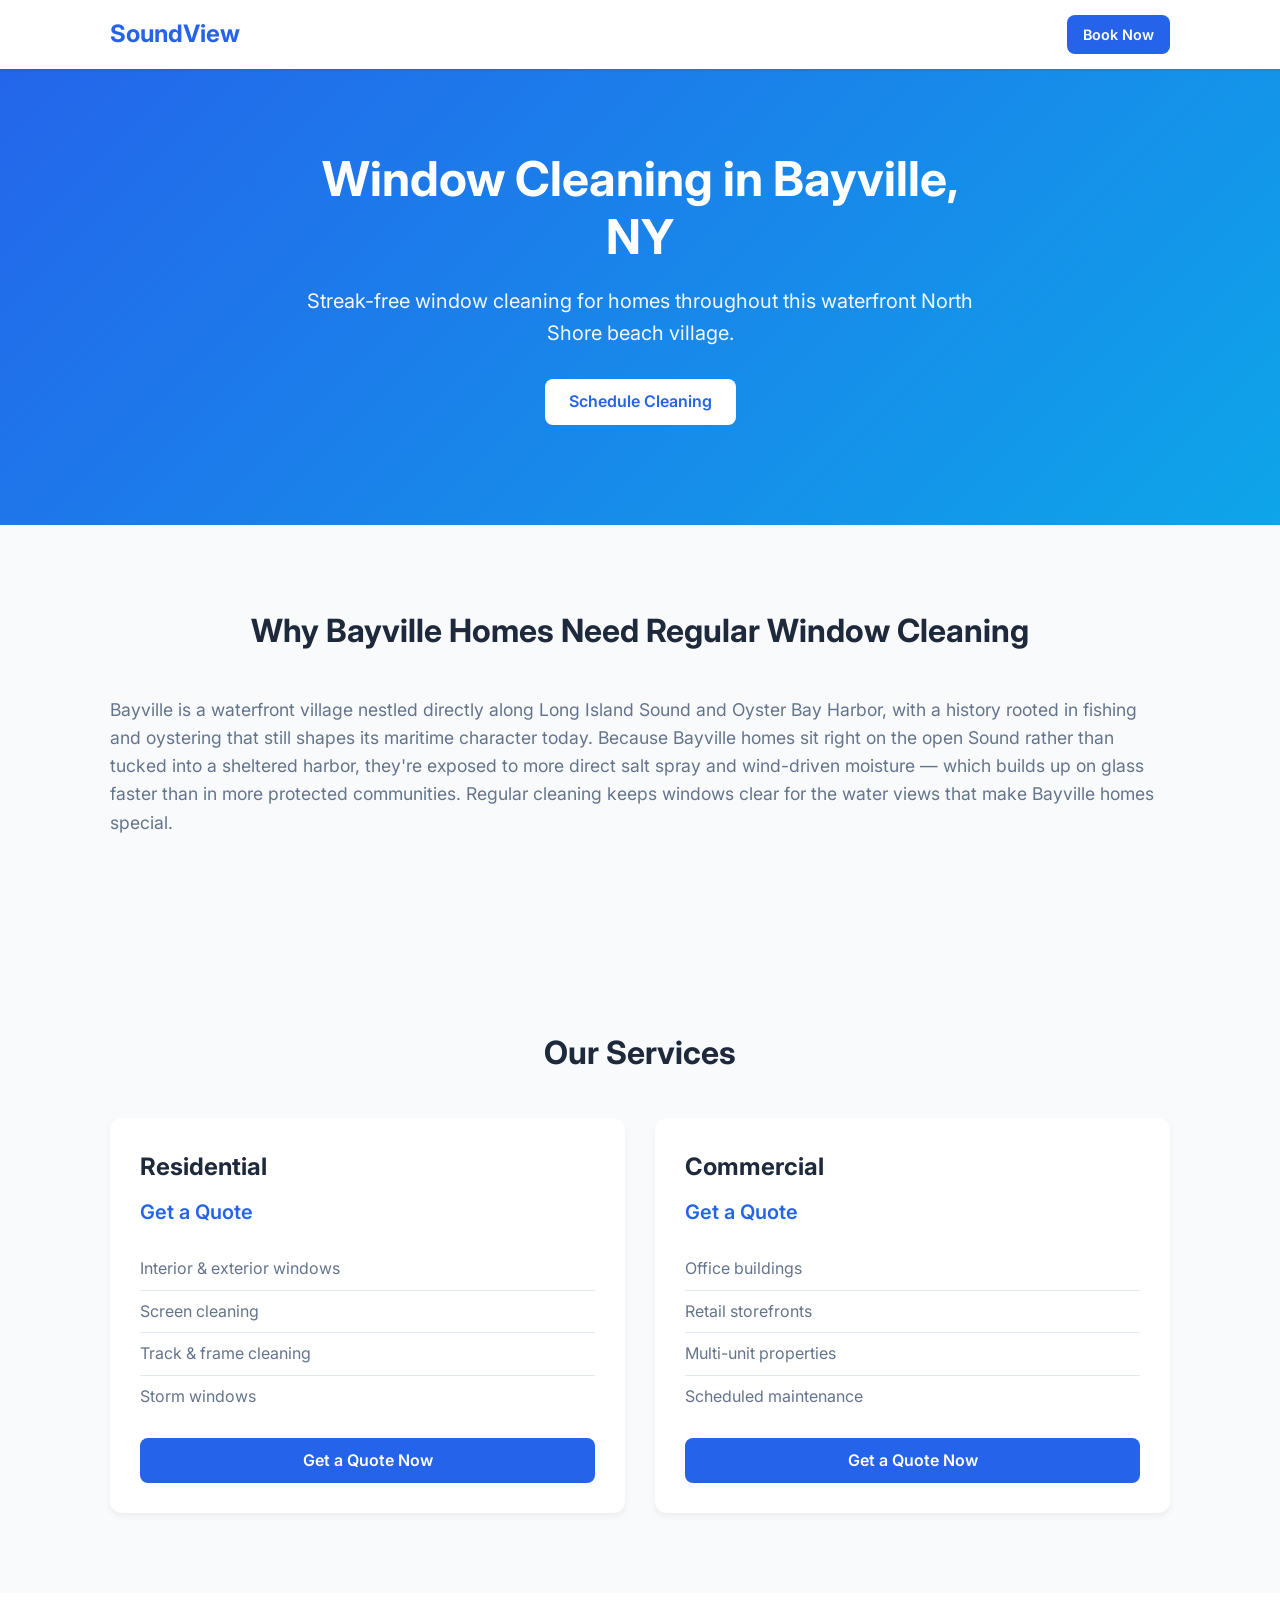
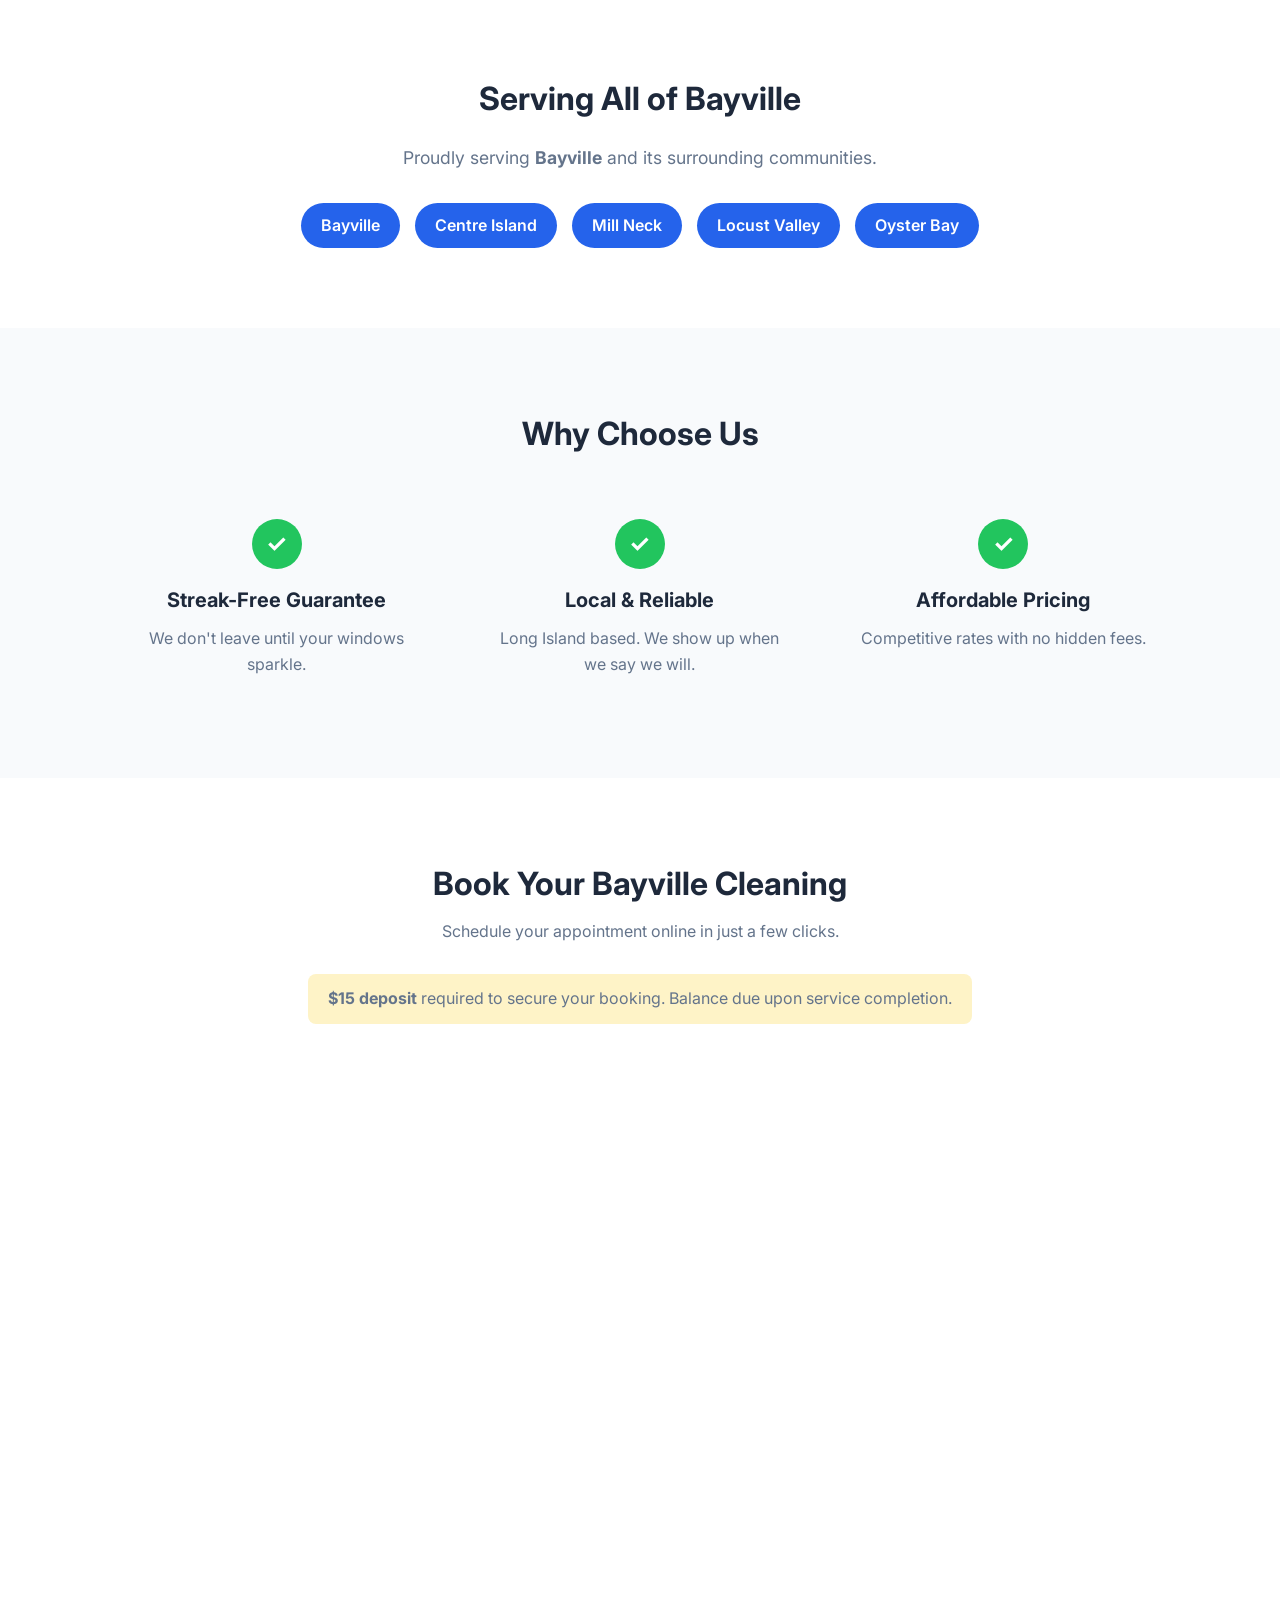
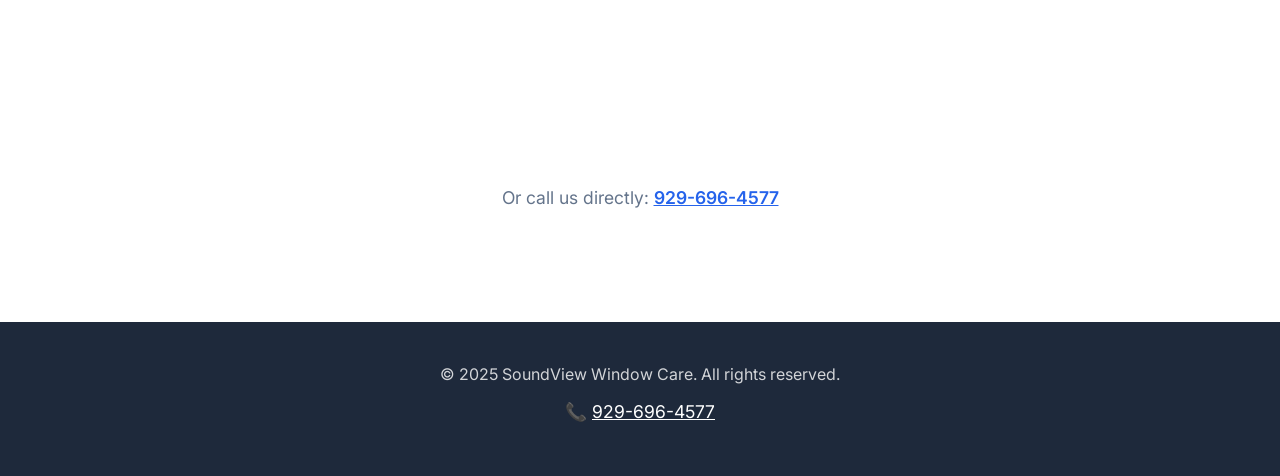
==== bayville-window-cleaning.html @ 9335b50e "Add Bayville, NY town landing page Grounded in verified detail: waterfront village directly on LI So" ====
<!DOCTYPE html>
<html lang="en">
<head>
    <meta charset="UTF-8">
    <meta name="viewport" content="width=device-width, initial-scale=1.0">
    <title>Window Cleaning in Bayville, NY | SoundView Window Care</title>
    <meta name="description" content="Professional window cleaning for Bayville, NY homes. Streak-free results for this waterfront North Shore beach village. Book online today!">
    <link rel="stylesheet" href="styles.css">
    <link rel="preconnect" href="https://fonts.googleapis.com">
    <link rel="preconnect" href="https://fonts.gstatic.com" crossorigin>
    <link href="https://fonts.googleapis.com/css2?family=Inter:wght@400;600;700&display=swap" rel="stylesheet">
</head>
<body>
    <header>
        <nav>
            <div class="logo">SoundView</div>
            <a href="#book" class="btn btn-small">Book Now</a>
        </nav>
    </header>

    <section class="hero">
        <div class="hero-content">
            <h1>Window Cleaning in Bayville, NY</h1>
            <p>Streak-free window cleaning for homes throughout this waterfront North Shore beach village.</p>
            <a href="#book" class="btn btn-primary">Schedule Cleaning</a>
        </div>
    </section>

    <section class="services">
        <div class="container">
            <h2>Why Bayville Homes Need Regular Window Cleaning</h2>
            <p class="area-text">Bayville is a waterfront village nestled directly along Long Island Sound and Oyster Bay Harbor, with a history rooted in fishing and oystering that still shapes its maritime character today. Because Bayville homes sit right on the open Sound rather than tucked into a sheltered harbor, they're exposed to more direct salt spray and wind-driven moisture — which builds up on glass faster than in more protected communities. Regular cleaning keeps windows clear for the water views that make Bayville homes special.</p>
        </div>
    </section>

    <section class="services">
        <div class="container">
            <h2>Our Services</h2>
            <div class="service-grid">
                <div class="service-card">
                    <h3>Residential</h3>
                    <p class="price">Get a Quote</p>
                    <ul>
                        <li>Interior & exterior windows</li>
                        <li>Screen cleaning</li>
                        <li>Track & frame cleaning</li>
                        <li>Storm windows</li>
                    </ul>
                    <a href="index.html#quote" class="btn btn-primary">Get a Quote Now</a>
                </div>
                <div class="service-card">
                    <h3>Commercial</h3>
                    <p class="price">Get a Quote</p>
                    <ul>
                        <li>Office buildings</li>
                        <li>Retail storefronts</li>
                        <li>Multi-unit properties</li>
                        <li>Scheduled maintenance</li>
                    </ul>
                    <a href="index.html#quote" class="btn btn-primary">Get a Quote Now</a>
                </div>
            </div>
        </div>
    </section>

    <section class="areas">
        <div class="container">
            <h2>Serving All of Bayville</h2>
            <p class="area-text">Proudly serving <strong>Bayville</strong> and its surrounding communities.</p>
            <div class="areas-list">
                <span>Bayville</span>
                <span>Centre Island</span>
                <span>Mill Neck</span>
                <span>Locust Valley</span>
                <span>Oyster Bay</span>
            </div>
        </div>
    </section>

    <section class="why-us">
        <div class="container">
            <h2>Why Choose Us</h2>
            <div class="features">
                <div class="feature">
                    <div class="feature-icon">✓</div>
                    <h3>Streak-Free Guarantee</h3>
                    <p>We don't leave until your windows sparkle.</p>
                </div>
                <div class="feature">
                    <div class="feature-icon">✓</div>
                    <h3>Local & Reliable</h3>
                    <p>Long Island based. We show up when we say we will.</p>
                </div>
                <div class="feature">
                    <div class="feature-icon">✓</div>
                    <h3>Affordable Pricing</h3>
                    <p>Competitive rates with no hidden fees.</p>
                </div>
            </div>
        </div>
    </section>

    <section id="book" class="booking">
        <div class="container">
            <h2>Book Your Bayville Cleaning</h2>
            <p>Schedule your appointment online in just a few clicks.</p>
            <p class="booking-note"><strong>$15 deposit</strong> required to secure your booking. Balance due upon service completion.</p>
            <div class="calendly-embed">
                <!-- Calendly inline widget begin -->
                <div class="calendly-inline-widget" data-url="https://calendly.com/jonclaudferreira/window-cleaning-clone" style="min-width:320px;height:700px;"></div>
                <script type="text/javascript" src="https://assets.calendly.com/assets/external/widget.js" async></script>
                <!-- Calendly inline widget end -->
            </div>
            <p class="alt-booking">Or call us directly: <a href="tel:9296964577">929-696-4577</a></p>
        </div>
    </section>

    <footer>
        <div class="container">
            <p>&copy; 2025 SoundView Window Care. All rights reserved.</p>
            <p class="contact">📞 <a href="tel:9296964577">929-696-4577</a></p>
        </div>
    </footer>
</body>
</html>
---- styles.css ----
* {
    margin: 0;
    padding: 0;
    box-sizing: border-box;
}

:root {
    --primary: #2563eb;
    --primary-dark: #1d4ed8;
    --secondary: #0ea5e9;
    --dark: #1e293b;
    --light: #f8fafc;
    --white: #ffffff;
    --gray: #64748b;
    --success: #22c55e;
}

body {
    font-family: 'Inter', -apple-system, BlinkMacSystemFont, sans-serif;
    line-height: 1.6;
    color: var(--dark);
    background: var(--white);
}

.container {
    max-width: 1100px;
    margin: 0 auto;
    padding: 0 20px;
}

/* Header */
header {
    background: var(--white);
    box-shadow: 0 1px 3px rgba(0,0,0,0.1);
    position: fixed;
    width: 100%;
    top: 0;
    z-index: 100;
}

nav {
    max-width: 1100px;
    margin: 0 auto;
    padding: 15px 20px;
    display: flex;
    justify-content: space-between;
    align-items: center;
}

.logo {
    font-size: 1.5rem;
    font-weight: 700;
    color: var(--primary);
}

.btn {
    display: inline-block;
    padding: 10px 24px;
    border-radius: 8px;
    text-decoration: none;
    font-weight: 600;
    transition: all 0.2s;
    border: none;
    cursor: pointer;
}

.btn-primary {
    background: var(--primary);
    color: var(--white);
}

.btn-primary:hover {
    background: var(--primary-dark);
    transform: translateY(-1px);
}

.btn-small {
    background: var(--primary);
    color: var(--white);
    padding: 8px 16px;
    font-size: 0.9rem;
}

/* Hero */
.hero {
    background: linear-gradient(135deg, var(--primary) 0%, var(--secondary) 100%);
    padding: 150px 20px 100px;
    text-align: center;
    color: var(--white);
}

.hero-content {
    max-width: 700px;
    margin: 0 auto;
}

.hero h1 {
    font-size: 3rem;
    font-weight: 700;
    margin-bottom: 20px;
    line-height: 1.2;
}

.hero p {
    font-size: 1.25rem;
    opacity: 0.95;
    margin-bottom: 30px;
}

.hero .btn-primary {
    background: var(--white);
    color: var(--primary);
}

.hero .btn-primary:hover {
    background: var(--light);
    transform: translateY(-1px);
}

/* Services */
.services {
    padding: 80px 20px;
    background: var(--light);
}

.services h2 {
    text-align: center;
    font-size: 2rem;
    margin-bottom: 40px;
    color: var(--dark);
}

.service-grid {
    display: grid;
    grid-template-columns: repeat(auto-fit, minmax(300px, 1fr));
    gap: 30px;
}

.service-card {
    background: var(--white);
    padding: 30px;
    border-radius: 12px;
    box-shadow: 0 4px 6px rgba(0,0,0,0.05);
}

.service-card h3 {
    font-size: 1.5rem;
    margin-bottom: 10px;
    color: var(--dark);
}

.service-card .price {
    font-size: 1.25rem;
    color: var(--primary);
    font-weight: 600;
    margin-bottom: 20px;
}

.service-card ul {
    list-style: none;
}

.service-card ul li {
    padding: 8px 0;
    border-bottom: 1px solid #e2e8f0;
    color: var(--gray);
}

.service-card ul li:last-child {
    border-bottom: none;
}

.service-card .btn {
    display: block;
    text-align: center;
    margin-top: 20px;
}

/* Areas */
.areas {
    padding: 80px 20px;
    text-align: center;
}

.areas h2 {
    font-size: 2rem;
    margin-bottom: 20px;
}

.area-text {
    font-size: 1.1rem;
    color: var(--gray);
    margin-bottom: 30px;
}

.areas-list {
    display: flex;
    justify-content: center;
    gap: 15px;
    flex-wrap: wrap;
}

.areas-list span {
    background: var(--primary);
    color: var(--white);
    padding: 10px 20px;
    border-radius: 25px;
    font-weight: 600;
}

/* Why Us */
.why-us {
    padding: 80px 20px;
    background: var(--light);
}

.why-us h2 {
    text-align: center;
    font-size: 2rem;
    margin-bottom: 40px;
}

.features {
    display: grid;
    grid-template-columns: repeat(auto-fit, minmax(250px, 1fr));
    gap: 30px;
}

.feature {
    text-align: center;
    padding: 20px;
}

.feature-icon {
    width: 50px;
    height: 50px;
    background: var(--success);
    color: var(--white);
    border-radius: 50%;
    display: flex;
    align-items: center;
    justify-content: center;
    font-size: 1.5rem;
    font-weight: 700;
    margin: 0 auto 15px;
}

.feature h3 {
    font-size: 1.25rem;
    margin-bottom: 10px;
}

.feature p {
    color: var(--gray);
}

/* Booking */
.booking {
    padding: 80px 20px;
    text-align: center;
}

.booking h2 {
    font-size: 2rem;
    margin-bottom: 10px;
}

.booking > .container > p {
    color: var(--gray);
    margin-bottom: 30px;
}

.calendly-embed {
    max-width: 100%;
    margin: 0 auto 30px;
}

.alt-booking {
    font-size: 1.1rem;
}

.alt-booking a {
    color: var(--primary);
    font-weight: 600;
}

/* Quote Section */
.quote {
    padding: 80px 20px;
    background: var(--light);
}

.quote h2 {
    text-align: center;
    font-size: 2rem;
    margin-bottom: 10px;
}

.quote > .container > p {
    text-align: center;
    color: var(--gray);
    margin-bottom: 40px;
}

.quote-form {
    max-width: 500px;
    margin: 0 auto;
    background: var(--white);
    padding: 30px;
    border-radius: 12px;
    box-shadow: 0 4px 6px rgba(0,0,0,0.05);
}

.form-group {
    margin-bottom: 20px;
}

.form-group label {
    display: block;
    font-weight: 600;
    margin-bottom: 8px;
    color: var(--dark);
}

.form-group input,
.form-group select {
    width: 100%;
    padding: 12px;
    border: 1px solid #e2e8f0;
    border-radius: 8px;
    font-size: 1rem;
    font-family: inherit;
}

.form-group input:focus,
.form-group select:focus {
    outline: none;
    border-color: var(--primary);
    box-shadow: 0 0 0 3px rgba(37, 99, 235, 0.1);
}

.quote-form .btn {
    width: 100%;
    padding: 14px;
    font-size: 1.1rem;
    margin-top: 10px;
}

.quote-result {
    margin-top: 30px;
    padding: 20px;
    background: #dcfce7;
    border-radius: 8px;
    text-align: center;
}

.quote-result h3 {
    color: #166534;
    font-size: 1.5rem;
    margin-bottom: 10px;
}

.quote-result p {
    color: #166534;
    margin-bottom: 15px;
}

.booking-note {
    background: #fef3c7;
    color: #92400e;
    padding: 12px 20px;
    border-radius: 8px;
    display: inline-block;
    margin-bottom: 20px;
    font-size: 1rem;
}

/* Footer */
footer {
    background: var(--dark);
    color: var(--white);
    padding: 40px 20px;
    text-align: center;
}

footer p {
    opacity: 0.8;
    margin-bottom: 10px;
}

footer .contact {
    font-size: 1.1rem;
    opacity: 1;
}

footer a {
    color: var(--white);
}

/* Responsive */
@media (max-width: 768px) {
    .hero h1 {
        font-size: 2rem;
    }
    
    .hero p {
        font-size: 1rem;
    }
    
    .service-grid {
        grid-template-columns: 1fr;
    }
}
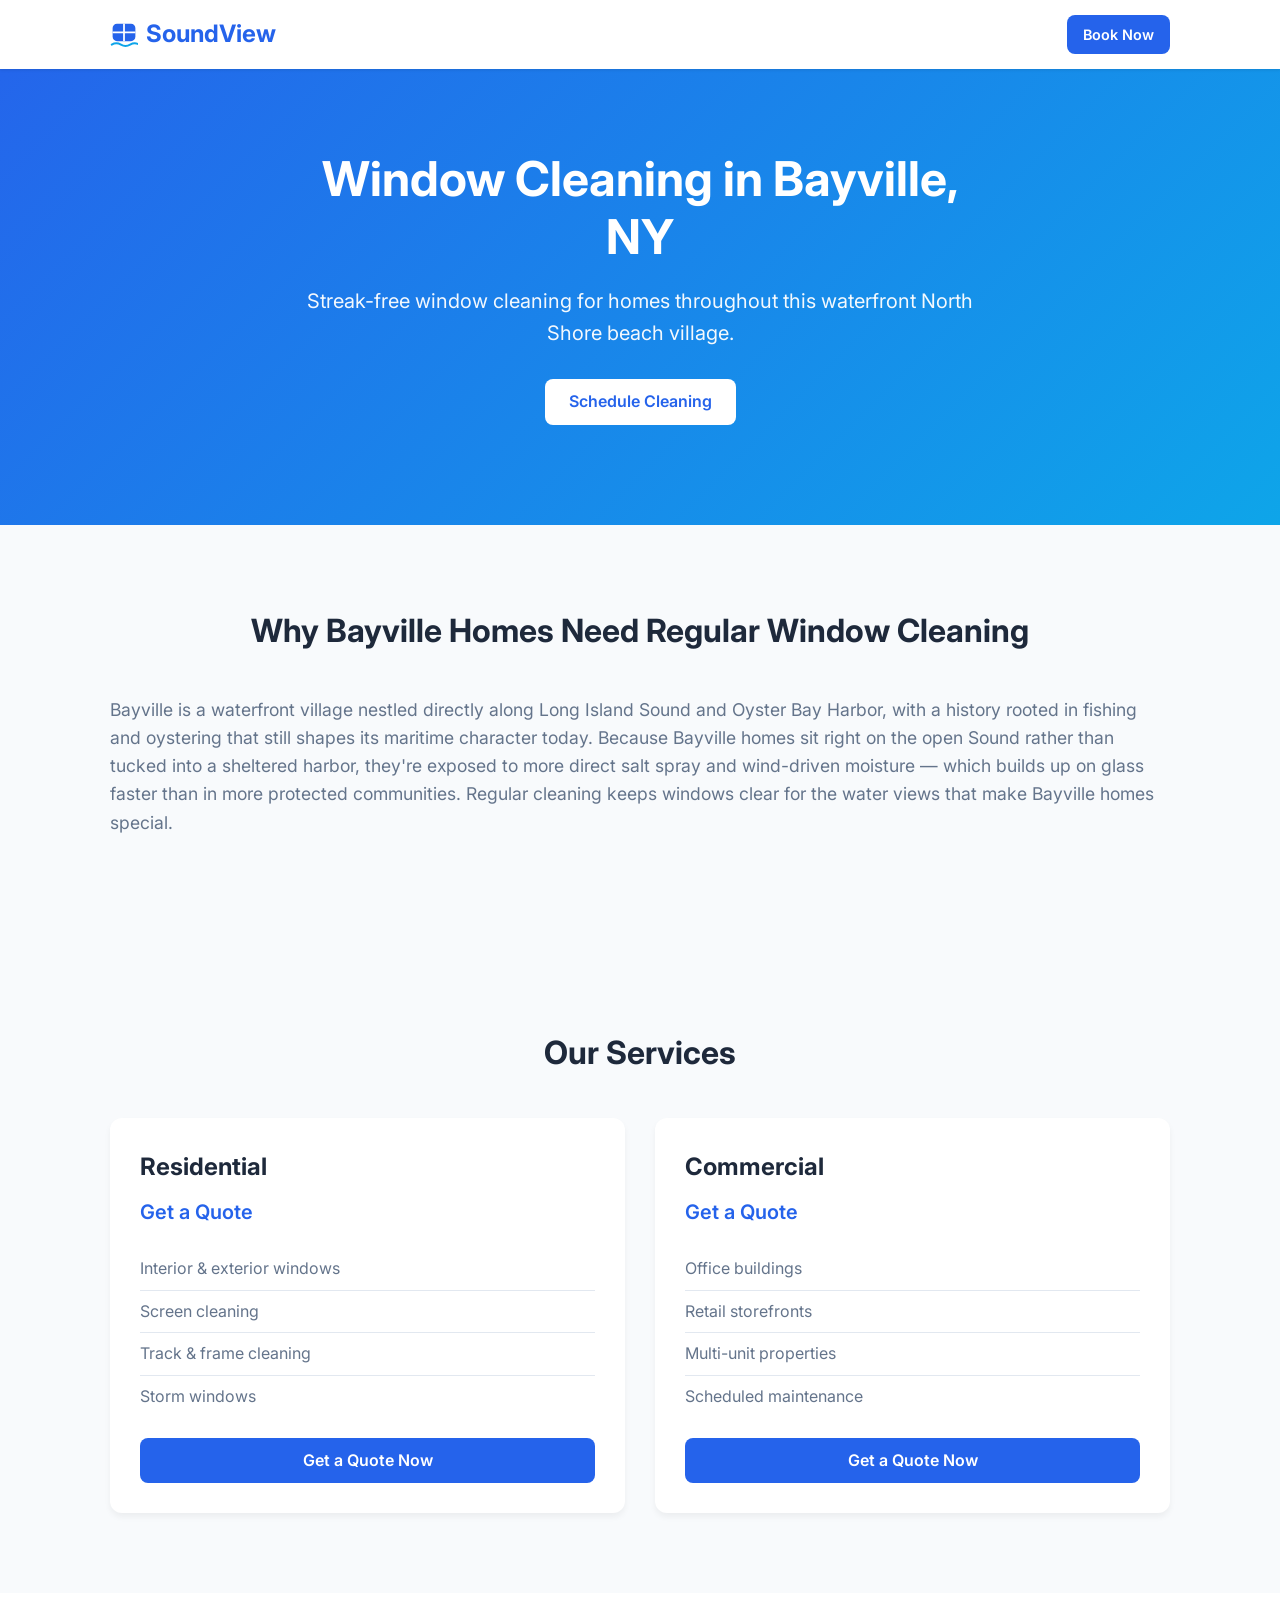
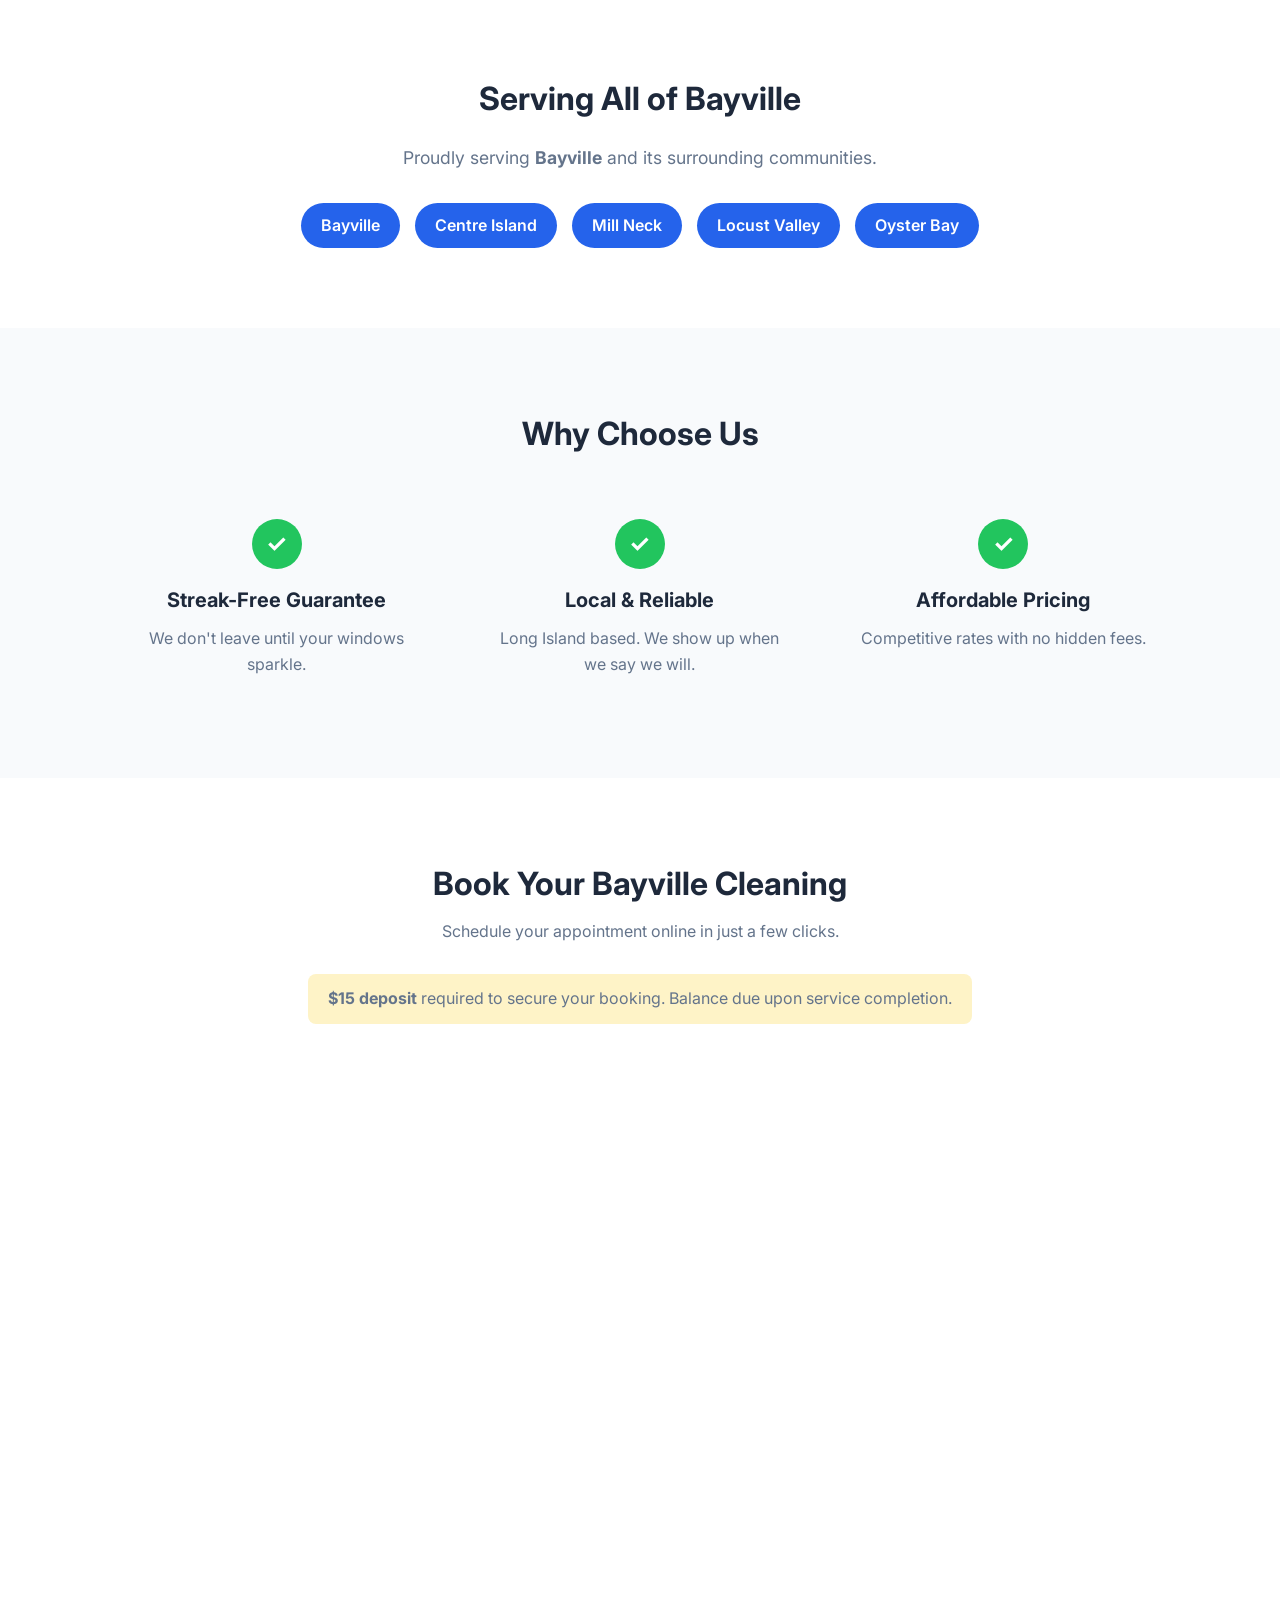
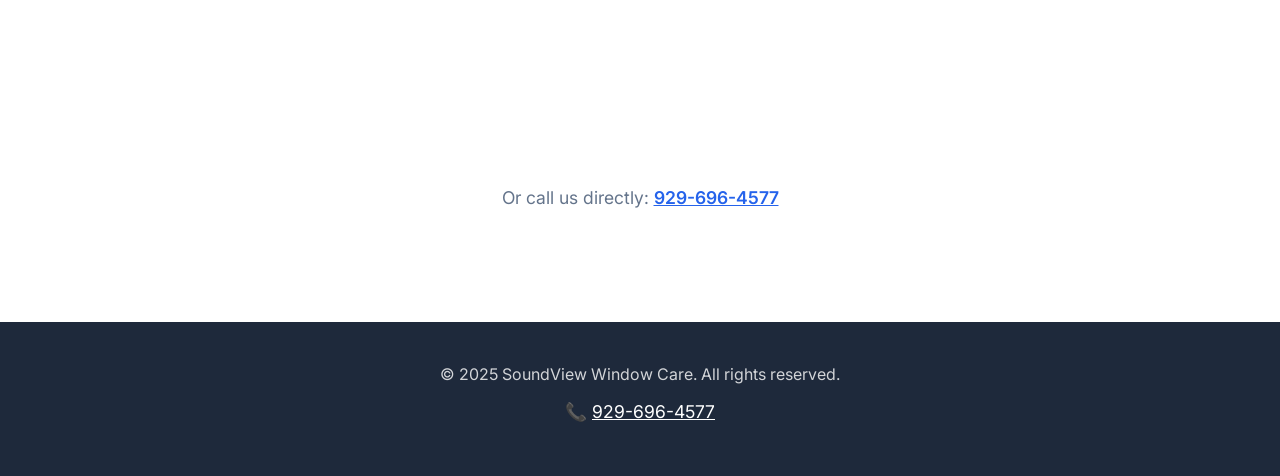
==== commit b97e8930: "Add SVG logo icon to header and favicon link Co-Authored-By: Claude Sonnet 5 <noreply@anthropic.com>" ====
--- a/bayville-window-cleaning.html
+++ b/bayville-window-cleaning.html
@@ -5,6 +5,7 @@
     <meta name="viewport" content="width=device-width, initial-scale=1.0">
     <title>Window Cleaning in Bayville, NY | SoundView Window Care</title>
     <meta name="description" content="Professional window cleaning for Bayville, NY homes. Streak-free results for this waterfront North Shore beach village. Book online today!">
+    <link rel="icon" type="image/svg+xml" href="favicon.svg">
     <link rel="stylesheet" href="styles.css">
     <link rel="preconnect" href="https://fonts.googleapis.com">
     <link rel="preconnect" href="https://fonts.gstatic.com" crossorigin>
@@ -13,7 +14,7 @@
 <body>
     <header>
         <nav>
-            <div class="logo">SoundView</div>
+            <div class="logo"><svg width="28" height="28" viewBox="0 0 32 32" fill="none" xmlns="http://www.w3.org/2000/svg" aria-hidden="true"><rect x="3" y="3" width="26" height="20" rx="5" fill="#2563eb"/><rect x="15" y="3" width="2" height="20" fill="#ffffff"/><rect x="3" y="12" width="26" height="2" fill="#ffffff"/><path d="M2 27c3.5-2 7-2 10.5 0s7 2 10.5 0 7-2 10.5 0" stroke="#0ea5e9" stroke-width="2.2" stroke-linecap="round" fill="none"/></svg>SoundView</div>
             <a href="#book" class="btn btn-small">Book Now</a>
         </nav>
     </header>
--- a/styles.css
+++ b/styles.css
@@ -48,6 +48,9 @@
 }
 
 .logo {
+    display: flex;
+    align-items: center;
+    gap: 8px;
     font-size: 1.5rem;
     font-weight: 700;
     color: var(--primary);
